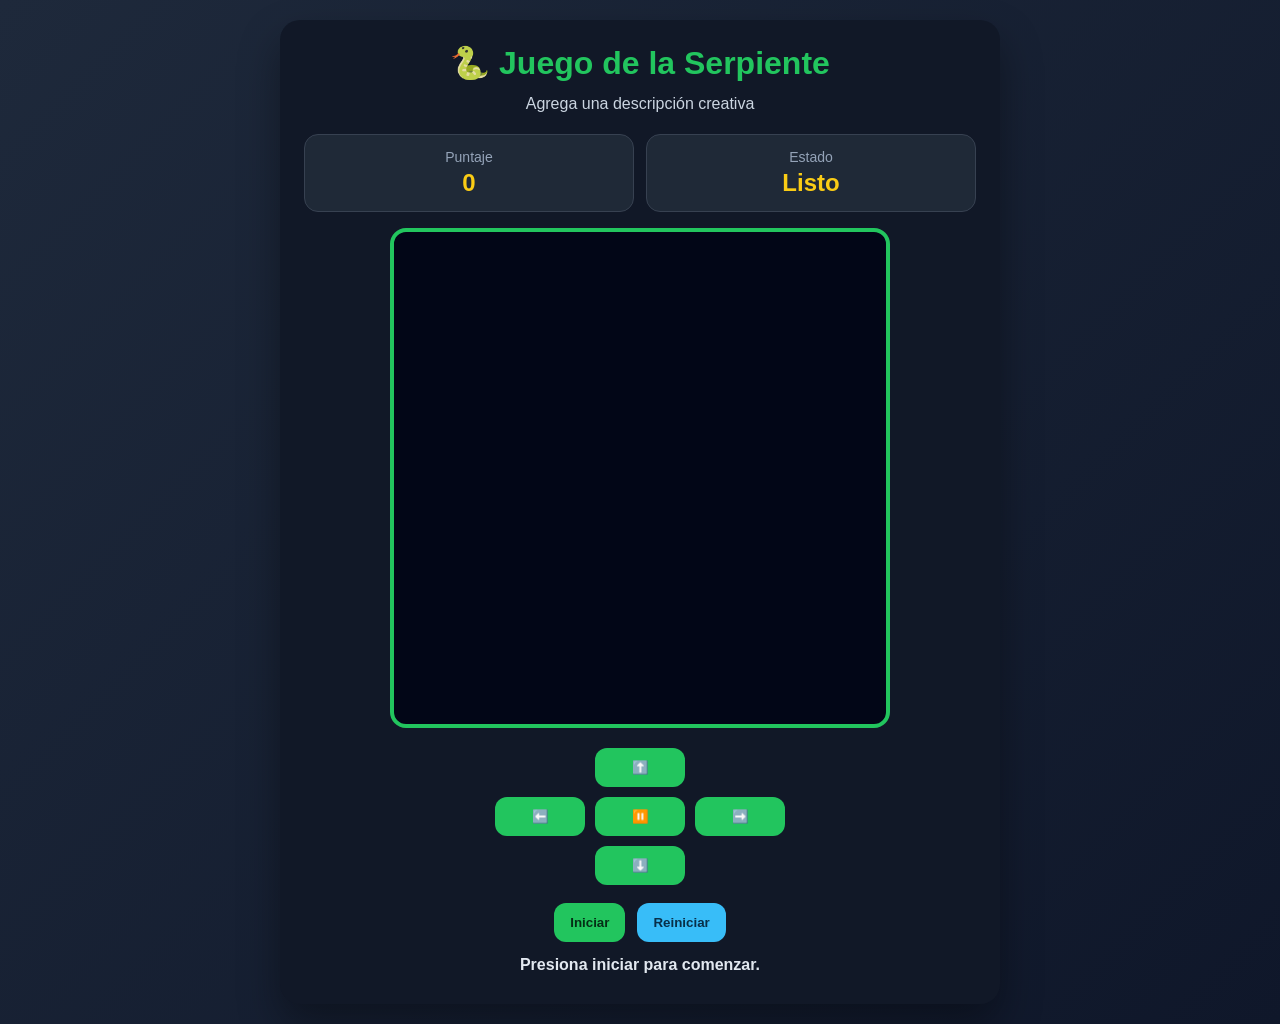
==== serpiente.html @ 318294a4 "primer commit para subir al repositorio" ====
<!DOCTYPE html>
<html lang="es">
<head>
  <meta charset="UTF-8" />
  <meta name="viewport" content="width=device-width, initial-scale=1.0" />
  <title>Juego de la Serpiente - Taller</title>
   <link rel="stylesheet" href="serpiente.css">
</head>
<body>
  <main class="contenedor-juego">
    <h1>🐍 Juego de la Serpiente</h1>
    <p class="descripcion">
      Agrega una descripción creativa
    </p>

    <section class="panel-info">
      <div class="tarjeta-info">
        <span>Puntaje</span>
        <strong id="puntaje">0</strong>
      </div>
      <div class="tarjeta-info">
        <span>Estado</span>
        <strong id="estado">Listo</strong>
      </div>
    </section>

    <canvas id="canvasJuego" width="500" height="500"></canvas>

    <section class="controles">
      <button class="vacio">-</button>
      <button onclick="cambiarDireccion('arriba')">⬆️</button>
      <button class="vacio">-</button>

      <button onclick="cambiarDireccion('izquierda')">⬅️</button>
      <button onclick="pausarJuego()">⏸️</button>
      <button onclick="cambiarDireccion('derecha')">➡️</button>

      <button class="vacio">-</button>
      <button onclick="cambiarDireccion('abajo')">⬇️</button>
      <button class="vacio">-</button>
    </section>

    <section class="acciones">
      <button onclick="iniciarJuego()">Iniciar</button>
      <button class="secundario" onclick="reiniciarJuego()">Reiniciar</button>
    </section>

    <p id="mensaje" class="mensaje">Presiona iniciar para comenzar.</p>
  </main>

  <script src="serpiente.js"></script>
</body>
</html>
---- serpiente.css ----
* {
    box-sizing: border-box;
    margin: 0;
    padding: 0;
    font-family: Arial, Helvetica, sans-serif;
}

body {
    min-height: 100vh;
    background: linear-gradient(135deg, #1e293b, #0f172a);
    color: white;
    display: flex;
    justify-content: center;
    align-items: center;
    padding: 20px;
}

.contenedor-juego {
    width: 100%;
    max-width: 720px;
    background: #111827;
    border-radius: 20px;
    padding: 24px;
    box-shadow: 0 20px 40px rgba(0, 0, 0, 0.35);
    text-align: center;
}

h1 {
    margin-bottom: 10px;
    font-size: 32px;
    color: #22c55e;
}

.descripcion {
    margin-bottom: 18px;
    color: #cbd5e1;
    line-height: 1.5;
}

.panel-info {
    display: flex;
    justify-content: space-between;
    gap: 12px;
    margin-bottom: 16px;
    flex-wrap: wrap;
}

.tarjeta-info {
    flex: 1;
    min-width: 150px;
    background: #1f2937;
    padding: 14px;
    border-radius: 14px;
    border: 1px solid #374151;
}

.tarjeta-info span {
    display: block;
    font-size: 14px;
    color: #94a3b8;
    margin-bottom: 4px;
}

.tarjeta-info strong {
    font-size: 24px;
    color: #facc15;
}

canvas {
    width: 100%;
    max-width: 500px;
    background: #020617;
    border: 4px solid #22c55e;
    border-radius: 16px;
    display: block;
    margin: 0 auto 20px auto;
}

.controles {
    display: grid;
    grid-template-columns: repeat(3, 90px);
    gap: 10px;
    justify-content: center;
    align-items: center;
    margin-bottom: 18px;
}

.controles button,
.acciones button {
    border: none;
    border-radius: 12px;
    padding: 12px 16px;
    background: #22c55e;
    color: #052e16;
    font-weight: bold;
    cursor: pointer;
    transition: 0.2s;
}

.controles button:hover,
.acciones button:hover {
    transform: scale(1.05);
    background: #86efac;
}

.vacio {
    visibility: hidden;
}

.acciones {
    display: flex;
    justify-content: center;
    gap: 12px;
    flex-wrap: wrap;
}

.acciones .secundario {
    background: #38bdf8;
    color: #082f49;
}

.mensaje {
    margin-top: 14px;
    color: #e2e8f0;
    min-height: 24px;
    font-weight: bold;
}

@media (max-width: 520px) {
    h1 {
        font-size: 24px;
    }

    .controles {
        grid-template-columns: repeat(3, 75px);
    }

    .controles button,
    .acciones button {
        padding: 10px;
    }
}
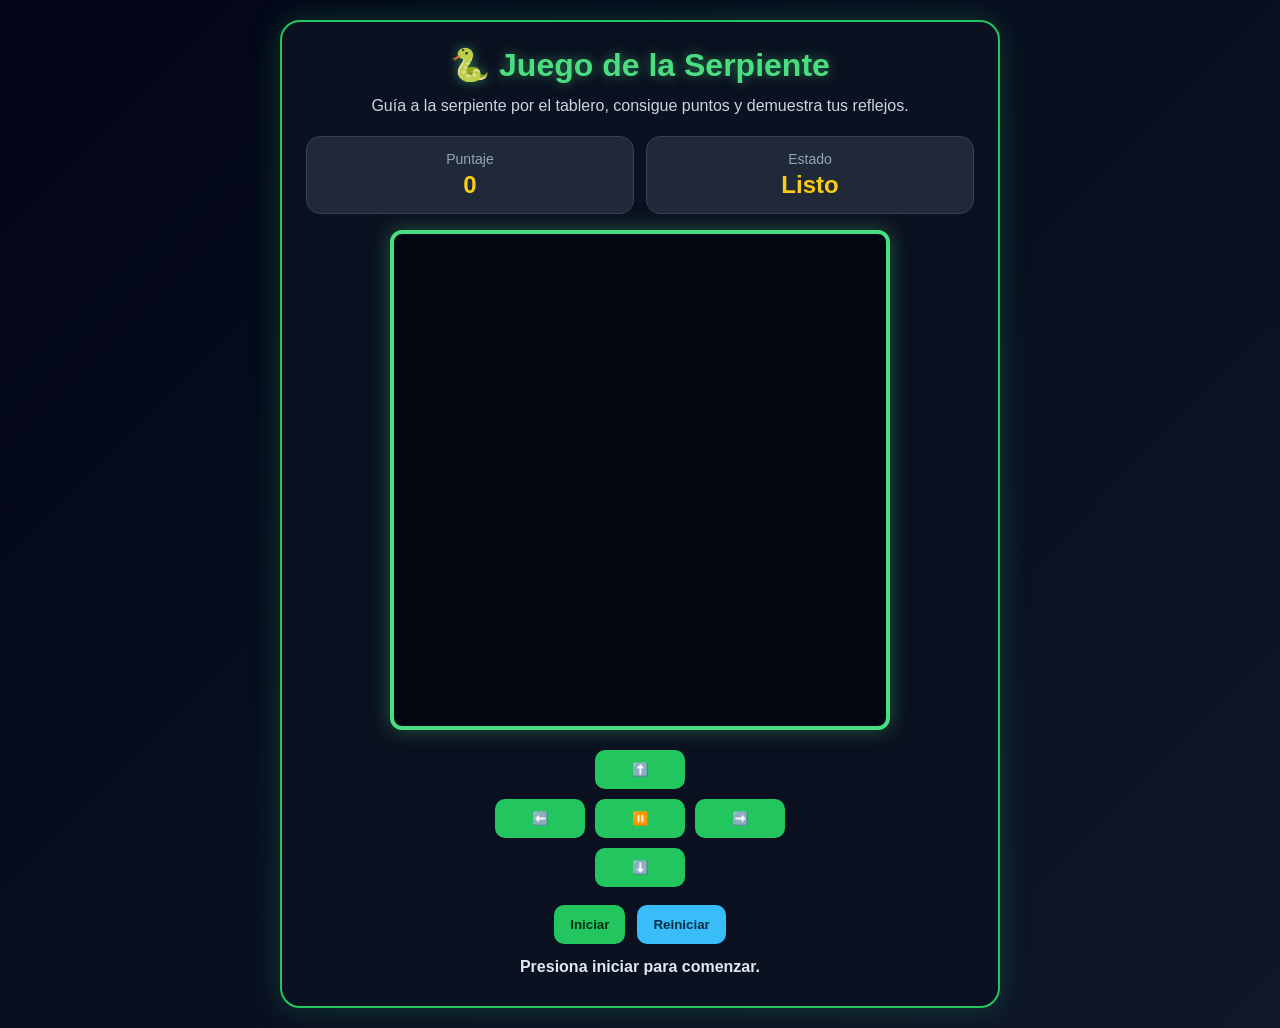
==== commit 5411cc82: "Personaliza diseño visual del juego" ====
--- a/serpiente.html
+++ b/serpiente.html
@@ -10,7 +10,7 @@
   <main class="contenedor-juego">
     <h1>🐍 Juego de la Serpiente</h1>
     <p class="descripcion">
-      Agrega una descripción creativa
+      Guía a la serpiente por el tablero, consigue puntos y demuestra tus reflejos.
     </p>
 
     <section class="panel-info">
--- a/serpiente.css
+++ b/serpiente.css
@@ -7,7 +7,7 @@
 
 body {
     min-height: 100vh;
-    background: linear-gradient(135deg, #1e293b, #0f172a);
+    background: linear-gradient(135deg, #020617, #0f172a);
     color: white;
     display: flex;
     justify-content: center;
@@ -18,17 +18,19 @@
 .contenedor-juego {
     width: 100%;
     max-width: 720px;
-    background: #111827;
+    background: #0b1120;
+    border: 2px solid #22c55e;
     border-radius: 20px;
     padding: 24px;
-    box-shadow: 0 20px 40px rgba(0, 0, 0, 0.35);
+    box-shadow: 0 0 30px rgba(34, 197, 94, 0.25);
     text-align: center;
 }
 
 h1 {
     margin-bottom: 10px;
     font-size: 32px;
-    color: #22c55e;
+    color: #4ade80;
+    text-shadow: 0 0 12px rgba(74, 222, 128, 0.5);
 }
 
 .descripcion {
@@ -69,11 +71,12 @@
 canvas {
     width: 100%;
     max-width: 500px;
-    background: #020617;
-    border: 4px solid #22c55e;
-    border-radius: 16px;
+    background: #030712;
+    border: 4px solid #4ade80;
+    border-radius: 12px;
     display: block;
     margin: 0 auto 20px auto;
+    box-shadow: 0 0 20px rgba(74, 222, 128, 0.35);
 }
 
 .controles {
@@ -88,7 +91,7 @@
 .controles button,
 .acciones button {
     border: none;
-    border-radius: 12px;
+    border-radius: 10px;
     padding: 12px 16px;
     background: #22c55e;
     color: #052e16;
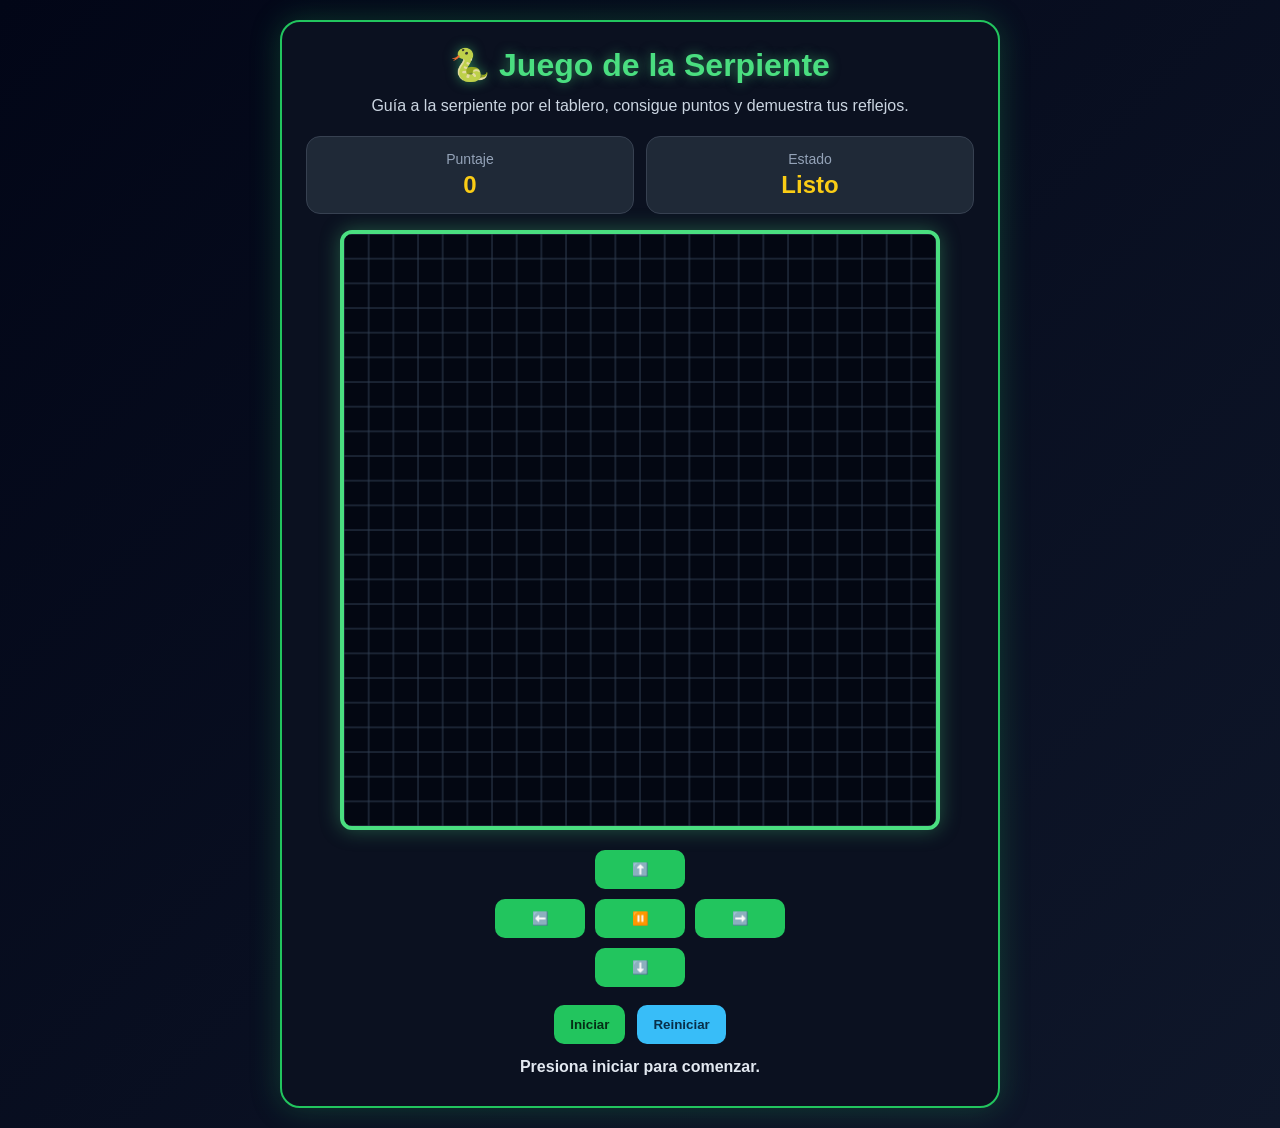
==== commit d4ca5db3: "Completa cuadricula del tablero de la serpiente" ====
--- a/serpiente.html
+++ b/serpiente.html
@@ -24,7 +24,7 @@
       </div>
     </section>
 
-    <canvas id="canvasJuego" width="500" height="500"></canvas>
+    <canvas id="canvasJuego" width="600" height="600"></canvas>
 
     <section class="controles">
       <button class="vacio">-</button>
--- a/serpiente.css
+++ b/serpiente.css
@@ -70,7 +70,7 @@
 
 canvas {
     width: 100%;
-    max-width: 500px;
+    max-width: 600px;
     background: #030712;
     border: 4px solid #4ade80;
     border-radius: 12px;
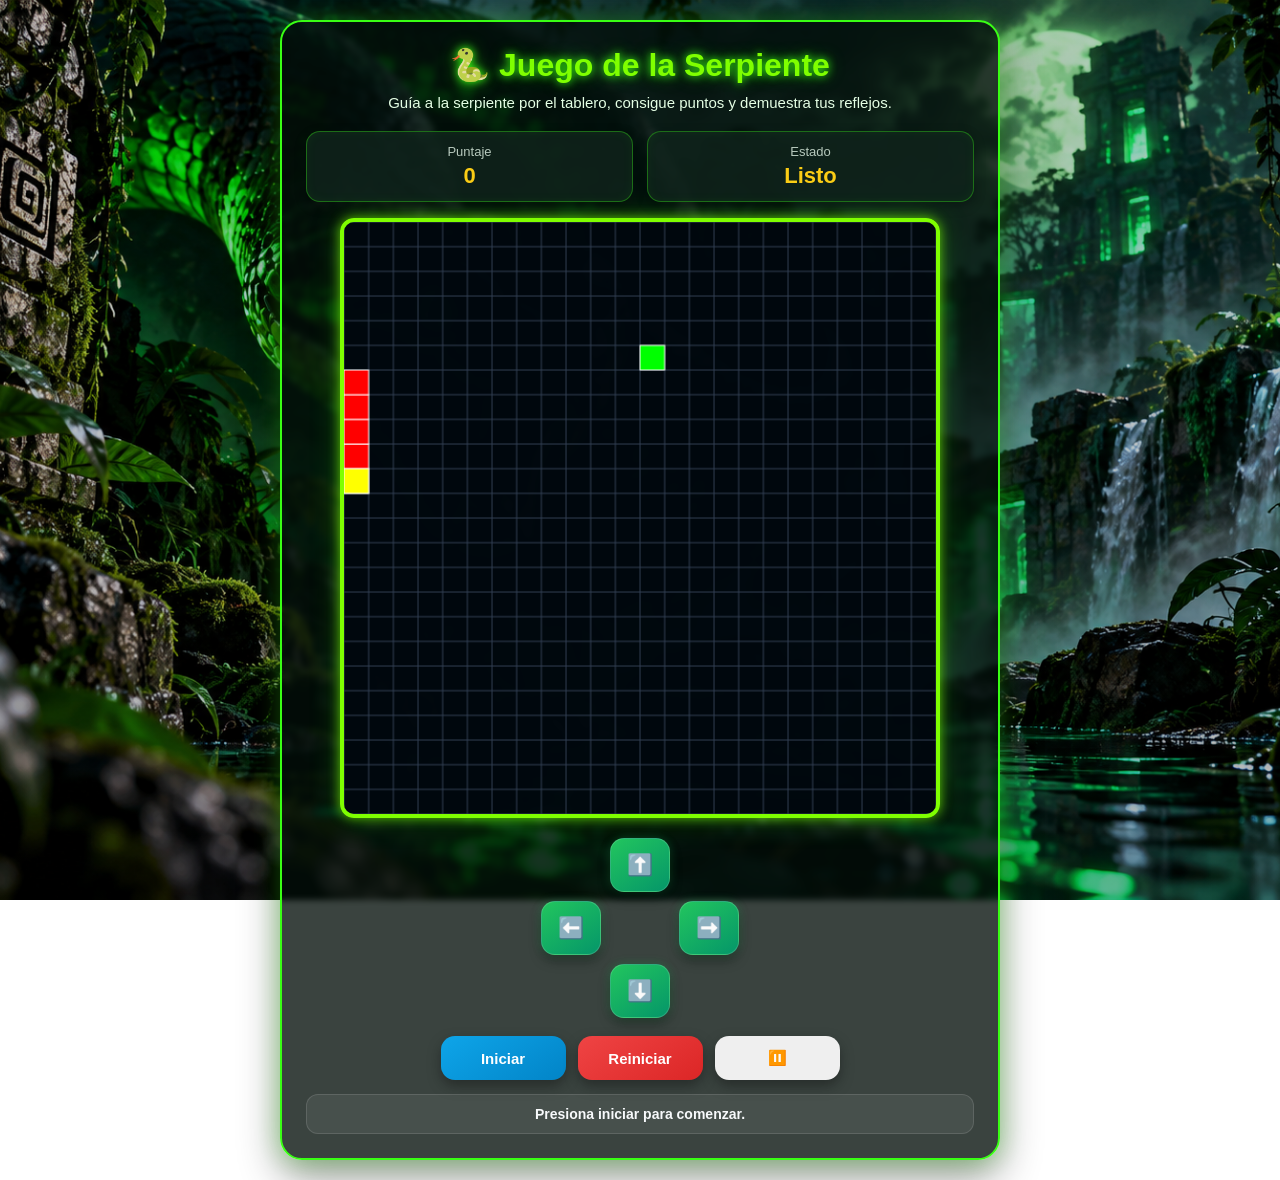
==== commit 7a76d3e1: "Finaliza juego de la serpiente con mejoras visuales y jugabilidad" ====
--- a/serpiente.html
+++ b/serpiente.html
@@ -32,7 +32,7 @@
       <button class="vacio">-</button>
 
       <button onclick="cambiarDireccion('izquierda')">⬅️</button>
-      <button onclick="pausarJuego()">⏸️</button>
+      
       <button onclick="cambiarDireccion('derecha')">➡️</button>
 
       <button class="vacio">-</button>
@@ -43,6 +43,7 @@
     <section class="acciones">
       <button onclick="iniciarJuego()">Iniciar</button>
       <button class="secundario" onclick="reiniciarJuego()">Reiniciar</button>
+      <button onclick="pausarJuego()">⏸️</button>
     </section>
 
     <p id="mensaje" class="mensaje">Presiona iniciar para comenzar.</p>
--- a/serpiente.css
+++ b/serpiente.css
@@ -7,139 +7,427 @@
 
 body {
     min-height: 100vh;
-    background: linear-gradient(135deg, #020617, #0f172a);
-    color: white;
+    color: rgb(172, 214, 18);
     display: flex;
     justify-content: center;
     align-items: center;
     padding: 20px;
+
+    background:
+        linear-gradient(
+            rgba(0, 0, 0, 0.18),
+            rgba(0, 0, 0, 0.28)
+        ),
+        url("img/serpiente.png");
+
+    background-size: cover;
+    background-position: center;
+    background-repeat: no-repeat;
+    background-attachment: fixed;
 }
 
 .contenedor-juego {
     width: 100%;
     max-width: 720px;
-    background: #0b1120;
-    border: 2px solid #22c55e;
-    border-radius: 20px;
+
+    background: rgba(3, 15, 10, 0.78);
+
+    border: 2px solid #39ff14;
+    border-radius: 22px;
+
     padding: 24px;
-    box-shadow: 0 0 30px rgba(34, 197, 94, 0.25);
+
     text-align: center;
+
+    box-shadow:
+        0 0 25px rgba(57, 255, 20, 0.30),
+        0 15px 40px rgba(0, 0, 0, 0.45);
+
+    backdrop-filter: blur(3px);
 }
 
 h1 {
-    margin-bottom: 10px;
+    margin-bottom: 8px;
+
     font-size: 32px;
-    color: #4ade80;
-    text-shadow: 0 0 12px rgba(74, 222, 128, 0.5);
+
+    color: #7fff00;
+
+    text-shadow:
+        0 0 8px #39ff14,
+        0 0 18px rgba(57, 255, 20, 0.45);
 }
 
 .descripcion {
     margin-bottom: 18px;
-    color: #cbd5e1;
-    line-height: 1.5;
-}
+
+    color: #e5ffe5;
+
+    line-height: 1.4;
+
+    font-size: 15px;
+}
+
+/* =========================
+   PANEL PUNTAJE / ESTADO
+   ========================= */
 
 .panel-info {
     display: flex;
+
     justify-content: space-between;
-    gap: 12px;
+
+    gap: 14px;
+
     margin-bottom: 16px;
-    flex-wrap: wrap;
 }
 
 .tarjeta-info {
     flex: 1;
-    min-width: 150px;
-    background: #1f2937;
-    padding: 14px;
+
+    background: rgba(15, 35, 28, 0.88);
+
+    border: 1px solid rgba(57, 255, 20, 0.35);
+
     border-radius: 14px;
-    border: 1px solid #374151;
+
+    padding: 12px;
+
+    box-shadow:
+        inset 0 0 12px rgba(57, 255, 20, 0.05),
+        0 4px 12px rgba(0, 0, 0, 0.25);
 }
 
 .tarjeta-info span {
     display: block;
-    font-size: 14px;
-    color: #94a3b8;
+
+    font-size: 13px;
+
+    color: #b7c9bd;
+
     margin-bottom: 4px;
 }
 
 .tarjeta-info strong {
-    font-size: 24px;
+    font-size: 22px;
+
     color: #facc15;
 }
+
+/* =========================
+   CANVAS
+   ========================= */
 
 canvas {
     width: 100%;
+
     max-width: 600px;
-    background: #030712;
-    border: 4px solid #4ade80;
-    border-radius: 12px;
+
+    background: rgba(1, 8, 14, 0.96);
+
+    border: 4px solid #7fff00;
+
+    border-radius: 14px;
+
     display: block;
+
     margin: 0 auto 20px auto;
-    box-shadow: 0 0 20px rgba(74, 222, 128, 0.35);
-}
+
+    box-shadow:
+        0 0 12px rgba(127, 255, 0, 0.7),
+        0 0 30px rgba(57, 255, 20, 0.25);
+}
+
+/* =========================
+   CONTROLES DE DIRECCIÓN
+   ========================= */
 
 .controles {
     display: grid;
-    grid-template-columns: repeat(3, 90px);
-    gap: 10px;
+
+    grid-template-columns: repeat(3, 60px);
+
+    grid-template-rows: repeat(3, 54px);
+
+    gap: 9px;
+
     justify-content: center;
+
     align-items: center;
+
     margin-bottom: 18px;
 }
 
-.controles button,
-.acciones button {
-    border: none;
-    border-radius: 10px;
-    padding: 12px 16px;
-    background: #22c55e;
-    color: #052e16;
+.controles button {
+    width: 60px;
+
+    height: 54px;
+
+    border: 1px solid rgba(255, 255, 255, 0.15);
+
+    border-radius: 14px;
+
+    background: linear-gradient(
+        145deg,
+        #22c55e,
+        #059669
+    );
+
+    color: white;
+
+    font-size: 21px;
+
     font-weight: bold;
+
     cursor: pointer;
-    transition: 0.2s;
-}
-
-.controles button:hover,
-.acciones button:hover {
-    transform: scale(1.05);
-    background: #86efac;
-}
+
+    box-shadow:
+        0 6px 12px rgba(0, 0, 0, 0.35),
+        0 0 10px rgba(34, 197, 94, 0.28);
+
+    transition:
+        transform 0.2s,
+        background 0.2s,
+        box-shadow 0.2s;
+}
+
+.controles button:hover {
+    transform: translateY(-2px) scale(1.06);
+
+    background: linear-gradient(
+        145deg,
+        #4ade80,
+        #16a34a
+    );
+
+    box-shadow:
+        0 8px 18px rgba(0, 0, 0, 0.40),
+        0 0 18px rgba(74, 222, 128, 0.45);
+}
+
+.controles button:active {
+    transform: scale(0.94);
+}
+
+/* ARRIBA */
+
+.controles button[onclick*="arriba"] {
+    grid-column: 2;
+    grid-row: 1;
+}
+
+/* IZQUIERDA */
+
+.controles button[onclick*="izquierda"] {
+    grid-column: 1;
+    grid-row: 2;
+}
+
+/* PAUSA */
+
+.controles button[onclick="pausarJuego()"] {
+    grid-column: 2;
+    grid-row: 2;
+
+    background: linear-gradient(
+        145deg,
+        #0ca549,
+        #d97706
+    );
+}
+
+.controles button[onclick="pausarJuego()"]:hover {
+    background: linear-gradient(
+        145deg,
+        #439bcf,
+        #14a419
+    );
+
+    box-shadow:
+        0 8px 18px rgba(0, 0, 0, 0.40),
+        0 0 18px rgba(24, 209, 18, 0.45);
+}
+
+/* DERECHA */
+
+.controles button[onclick*="derecha"] {
+    grid-column: 3;
+    grid-row: 2;
+}
+
+/* ABAJO */
+
+.controles button[onclick*="abajo"] {
+    grid-column: 2;
+    grid-row: 3;
+}
+
+/* OCULTA LOS BOTONES VACÍOS */
 
 .vacio {
-    visibility: hidden;
-}
+    display: none;
+}
+
+/* =========================
+   BOTONES INICIAR / REINICIAR
+   ========================= */
 
 .acciones {
     display: flex;
+
     justify-content: center;
+
     gap: 12px;
+
     flex-wrap: wrap;
-}
+
+    margin-bottom: 14px;
+}
+
+.acciones button {
+    min-width: 125px;
+
+    padding: 13px 20px;
+
+    border: none;
+
+    border-radius: 14px;
+
+    font-size: 15px;
+
+    font-weight: bold;
+
+    color: white;
+
+    cursor: pointer;
+
+    transition:
+        transform 0.2s,
+        background 0.2s,
+        box-shadow 0.2s;
+
+    box-shadow:
+        0 6px 14px rgba(0, 0, 0, 0.35);
+}
+
+/* INICIAR */
+
+.acciones button:first-child {
+    background: linear-gradient(
+        145deg,
+        #0ea5e9,
+        #0284c7
+    );
+}
+
+.acciones button:first-child:hover {
+    background: linear-gradient(
+        145deg,
+        #38bdf8,
+        #0ea5e9
+    );
+
+    transform: translateY(-2px);
+
+    box-shadow:
+        0 8px 18px rgba(0, 0, 0, 0.35),
+        0 0 14px rgba(14, 165, 233, 0.45);
+}
+
+/* REINICIAR */
 
 .acciones .secundario {
-    background: #38bdf8;
-    color: #082f49;
-}
+    background: linear-gradient(
+        145deg,
+        #ef4444,
+        #dc2626
+    );
+}
+
+.acciones .secundario:hover {
+    background: linear-gradient(
+        145deg,
+        #f87171,
+        #ef4444
+    );
+
+    transform: translateY(-2px);
+
+    box-shadow:
+        0 8px 18px rgba(0, 0, 0, 0.35),
+        0 0 14px rgba(239, 68, 68, 0.45);
+}
+
+/* =========================
+   MENSAJE
+   ========================= */
 
 .mensaje {
-    margin-top: 14px;
-    color: #e2e8f0;
+    margin-top: 10px;
+
     min-height: 24px;
+
+    padding: 11px 14px;
+
+    border-radius: 12px;
+
+    background: rgba(255, 255, 255, 0.07);
+
+    border: 1px solid rgba(255, 255, 255, 0.12);
+
+    color: #f8fafc;
+
+    font-size: 14px;
+
     font-weight: bold;
 }
 
-@media (max-width: 520px) {
+/* =========================
+   RESPONSIVE
+   ========================= */
+
+@media (max-width: 700px) {
+
+    body {
+        padding: 10px;
+    }
+
+    .contenedor-juego {
+        padding: 16px;
+    }
+
     h1 {
-        font-size: 24px;
+        font-size: 26px;
+    }
+
+    .descripcion {
+        font-size: 14px;
     }
 
     .controles {
-        grid-template-columns: repeat(3, 75px);
-    }
-
-    .controles button,
+        grid-template-columns: repeat(3, 56px);
+        grid-template-rows: repeat(3, 50px);
+        gap: 8px;
+    }
+
+    .controles button {
+        width: 56px;
+        height: 50px;
+        font-size: 19px;
+    }
+}
+
+@media (max-width: 450px) {
+
+    .panel-info {
+        flex-direction: column;
+    }
+
     .acciones button {
-        padding: 10px;
+        min-width: 110px;
+    }
+
+    h1 {
+        font-size: 23px;
     }
 }
